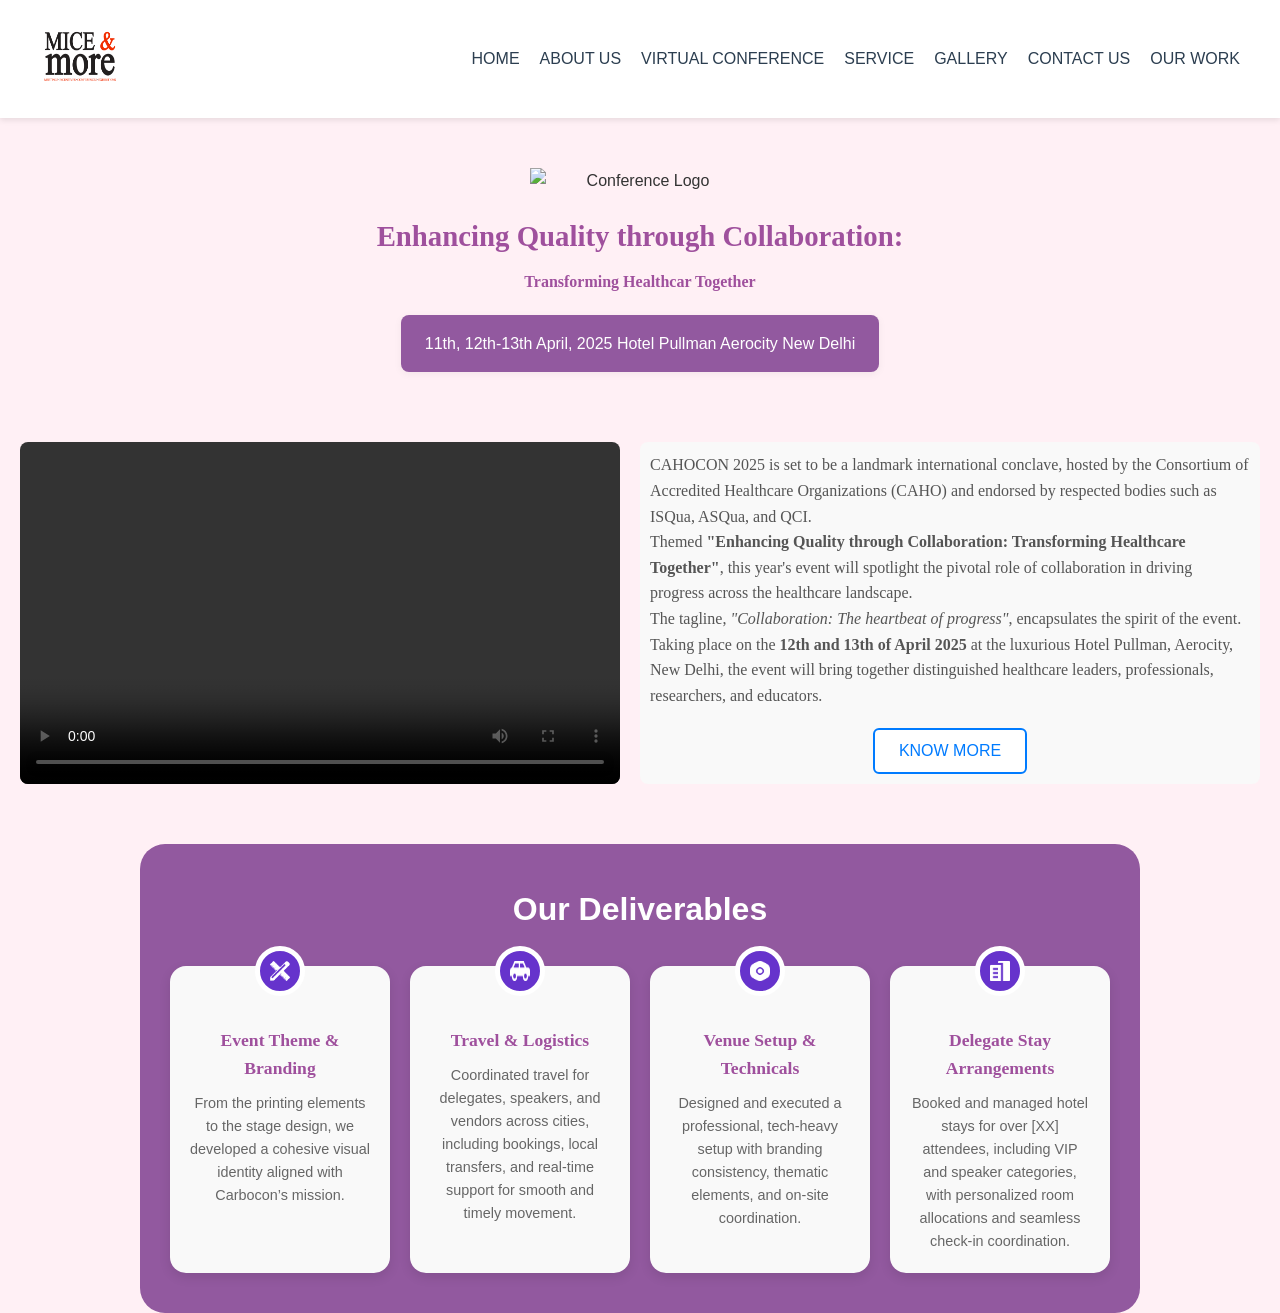
==== CAHOCON.html @ 2d3abd4c "changes add" ====
<!DOCTYPE html>
<html lang="en">
<head>
  <meta charset="UTF-8" />
  <meta name="viewport" content="width=device-width, initial-scale=1.0"/>
  <title>Conference Info</title>

  <style>
    :root {
      --primary-color: #2c3e50;
      --accent-color: #3498db;
      --bg-light: #f4f6f8;
      --text-dark: #333;
    }

    * {
      margin: 0;
      padding: 0;
      box-sizing: border-box;
    }

    body, html {
      height: 100%;
      font-family: 'Segoe UI', Tahoma, Geneva, Verdana, sans-serif;
      background-color:  #fff0f5;
      color: var(--text-dark);
      line-height: 1.6;
    }

    /* Header */
    .site-header {
      background: #fff;
      box-shadow: 0 2px 6px rgba(0,0,0,0.1);
      position: sticky;
      top: 0;
      z-index: 100;
      padding: 15px 30px;
    }

    .header-inner {
      display: flex;
      align-items: center;
      justify-content: space-between;
      flex-wrap: wrap;
      max-width: 1200px;
      margin: 0 auto;
    }

    .logo img {
      width: 80px;
      height: 80px;
    }

    .nav-list {
      list-style: none;
      display: flex;
      gap: 20px;
    }

    .nav-list li a {
      text-decoration: none;
      color: var(--primary-color);
      font-weight: 500;
      transition: color 0.3s ease;
    }

    .nav-list li a:hover {
      color: var(--accent-color);
    }

    /* Main Container */
    .container {
      display: flex;
      flex-direction: column;
      align-items: center;
      text-align: center;
      padding: 50px 20px 30px;
      max-width: 1000px;
      margin: 0 auto;
    }

    .container img {
      width: 220px;
      height: auto;
      margin-bottom: 20px;
      transition: transform 0.3s ease;
    }

    .container img:hover {
      transform: scale(1.05);
    }

    h3 {
      font-family: 'Involve';
      font-size: 1.8rem;
      color: #9F509D;
      margin-bottom: 10px;
    }

    h4{
      font-family: 'Involve';
      color: #9F509D;
    }

    p {
      font-size: 1rem;
      color: #555;
    }

   .video-container {
    display: flex;
    flex-wrap: wrap;
    gap: 20px;
    align-items: stretch;
    padding: 20px;
  }

  .video-wrapper, .video-text {
    flex: 1;
    min-width: 300px;
  }

  .video-wrapper video {
    width: 100%;
    height: 100%;
    object-fit: cover;
    border-radius: 8px;
  }

  .video-text {
    font-family: Inter ;
    display: flex;
    flex-direction: column;
    justify-content: space-between;
    padding: 10px;
    background-color: #f9f9f9;
    border-radius: 8px;
  }

  .button-container {
    display: flex;
    justify-content: center;
    margin-top: 20px;
  }

  .responsive-button {
    padding: 12px 24px;
    font-size: 16px;
    color: #007BFF;
    background-color: white;
    border: 2px solid #007BFF;
    border-radius: 6px;
    cursor: pointer;
    transition: background-color 0.3s ease, color 0.3s ease;
  }

  .responsive-button:hover {
    background-color: #007BFF;
    color: white;
  }

  @media (max-width: 768px) {
    .video-container {
      flex-direction: column;
    }

    .button-container {
      justify-content: center;
    }

    .responsive-button {
      width: 100%;
      max-width: 300px;
    }
  }
  .para {
    background-color: #92599F; /* Lightest pink */
    padding: 16px 24px;
    border-radius: 8px;
    font-size: 16px;
    color: #ffffff;
    max-width: 700px;
    margin: 20px auto;
    text-align: center;
    box-shadow: 0 2px 8px rgba(0, 0, 0, 0.05);
    font-weight: 500;
  }
   .deliverables-section {
      background: #92599F;
      padding: 40px 20px;
      border-radius: 25px;
      color: white;
      max-width: 1000px;
      margin: 40px auto;
    }

    .deliverables-section h2 {
      text-align: center;
      font-size: 2em;
      margin-bottom: 30px;
    }

    .deliverables-container {
      display: flex;
      flex-wrap: wrap;
      justify-content: center;
      gap: 20px;
    }

    .card {
      background-color: #f9f9f9;
      color: #333;
      border-radius: 16px;
      width: 220px;
      padding: 20px;
      text-align: center;
      box-shadow: 0 4px 12px rgba(0, 0, 0, 0.1);
      position: relative;
    }

    .icon-circle {
      width: 50px;
      height: 50px;
      background-color: #6633cc;
      color: white;
      border-radius: 50%;
      display: flex;
      align-items: center;
      justify-content: center;
      font-size: 20px;
      margin: -40px auto 10px auto;
      border: 5px solid white;
      
      top: -25px;
      left: 0;
      right: 0;
    }

    .card h3 {
      font-size: 1.1rem;
      margin-top: 30px;
      margin-bottom: 10px;
    }

    .card p {
      font-size: 0.9rem;
      color: #666;
    }

    @media (max-width: 768px) {
      .card {
        width: 100%;
        max-width: 300px;
      }
    }



  </style>
</head>

<body>

  <!-- Header -->
  <header class="site-header">
    <div class="header-inner">
      <div class="logo">
        <img src="./image/logo.png" alt="Logo">
      </div>
      <nav>
        <ul class="nav-list">
          <li><a href="index.html">HOME</a></li>
          <li><a href="#about">ABOUT US</a></li>
          <li><a href="#virtual">VIRTUAL CONFERENCE</a></li>
          <li><a href="#service">SERVICE</a></li>
          <li><a href="#gallery">GALLERY</a></li>
          <li><a href="#contact">CONTACT US</a></li>
          <li><a href="logo.html">OUR WORK</a></li>
        </ul>
      </nav>
    </div>
  </header>

  <!-- Content -->
  <div class="container">
    <img src="./image/CAHOCONBlack1.PNG" alt="Conference Logo">
    <h3>Enhancing Quality through Collaboration:
</h3><h4> Transforming Healthcar Together</h4>
    <p class="para">11th, 12th-13th April, 2025 Hotel Pullman Aerocity New Delhi</p>
  </div>

  <!-- Video -->
 <!-- Video & Description Section -->
<div class="video-container">
  <div class="video-wrapper">
    <video controls>
      <source src="./video/video.mp4" type="video/mp4">
      Your browser does not support the video tag.
    </video>
  </div>

  <!-- Text Content -->
  <div class="video-text">
    
    <p>
      CAHOCON 2025 is set to be a landmark international conclave, hosted by the Consortium of Accredited Healthcare Organizations (CAHO) and endorsed by respected bodies such as ISQua, ASQua, and QCI.
    </p>
    <p>
      Themed <strong>"Enhancing Quality through Collaboration: Transforming Healthcare Together"</strong>, this year's event will spotlight the pivotal role of collaboration in driving progress across the healthcare landscape.
    </p>
    <p>
      The tagline, <em>"Collaboration: The heartbeat of progress"</em>, encapsulates the spirit of the event.
    </p>
    <p>
      Taking place on the <strong>12th and 13th of April 2025</strong> at the luxurious Hotel Pullman, Aerocity, New Delhi, the event will bring together distinguished healthcare leaders, professionals, researchers, and educators.
    </p>
    
    <div class="button-container">
      <button class="responsive-button" onclick="window.location.href='https://www.cahocon.com/register'">KNOW MORE</button>
    </div>
  </div>
</div>
 <section class="deliverables-section">
    <h2>Our Deliverables</h2>
    <div class="deliverables-container">
      <div class="card">
        <div class="icon-circle"><img src="./image/Vector.png" width="20px" height="20px"></div>
        <h3>Event Theme & Branding</h3>
        <p>From the printing elements to the stage design, we developed a cohesive visual identity aligned with Carbocon’s mission.</p>
      </div>
      <div class="card">
        <div class="icon-circle">
          <img src="./image/Vector1.png" width="20px" height="20px">
          
        </div>

        <h3>Travel & Logistics</h3>
        <p>Coordinated travel for delegates, speakers, and vendors across cities, including bookings, local transfers, and real-time support for smooth and timely movement.</p>
      </div>
      <div class="card">
        <div class="icon-circle">
          <img src="./image/Vector2.png" width="20px" height="20px">
        </div>
        <h3>Venue Setup & Technicals</h3>
        <p>Designed and executed a professional, tech-heavy setup with branding consistency, thematic elements, and on-site coordination.</p>
      </div>
      <div class="card">
        <div class="icon-circle">
          <img src="./image/Vector3.png" width="20px" height="20px">
        </div>
        <h3>Delegate Stay Arrangements</h3>
        <p>Booked and managed hotel stays for over [XX] attendees, including VIP and speaker categories, with personalized room allocations and seamless check-in coordination.</p>
      </div>
    </div>
  </section>




</body>
</html>
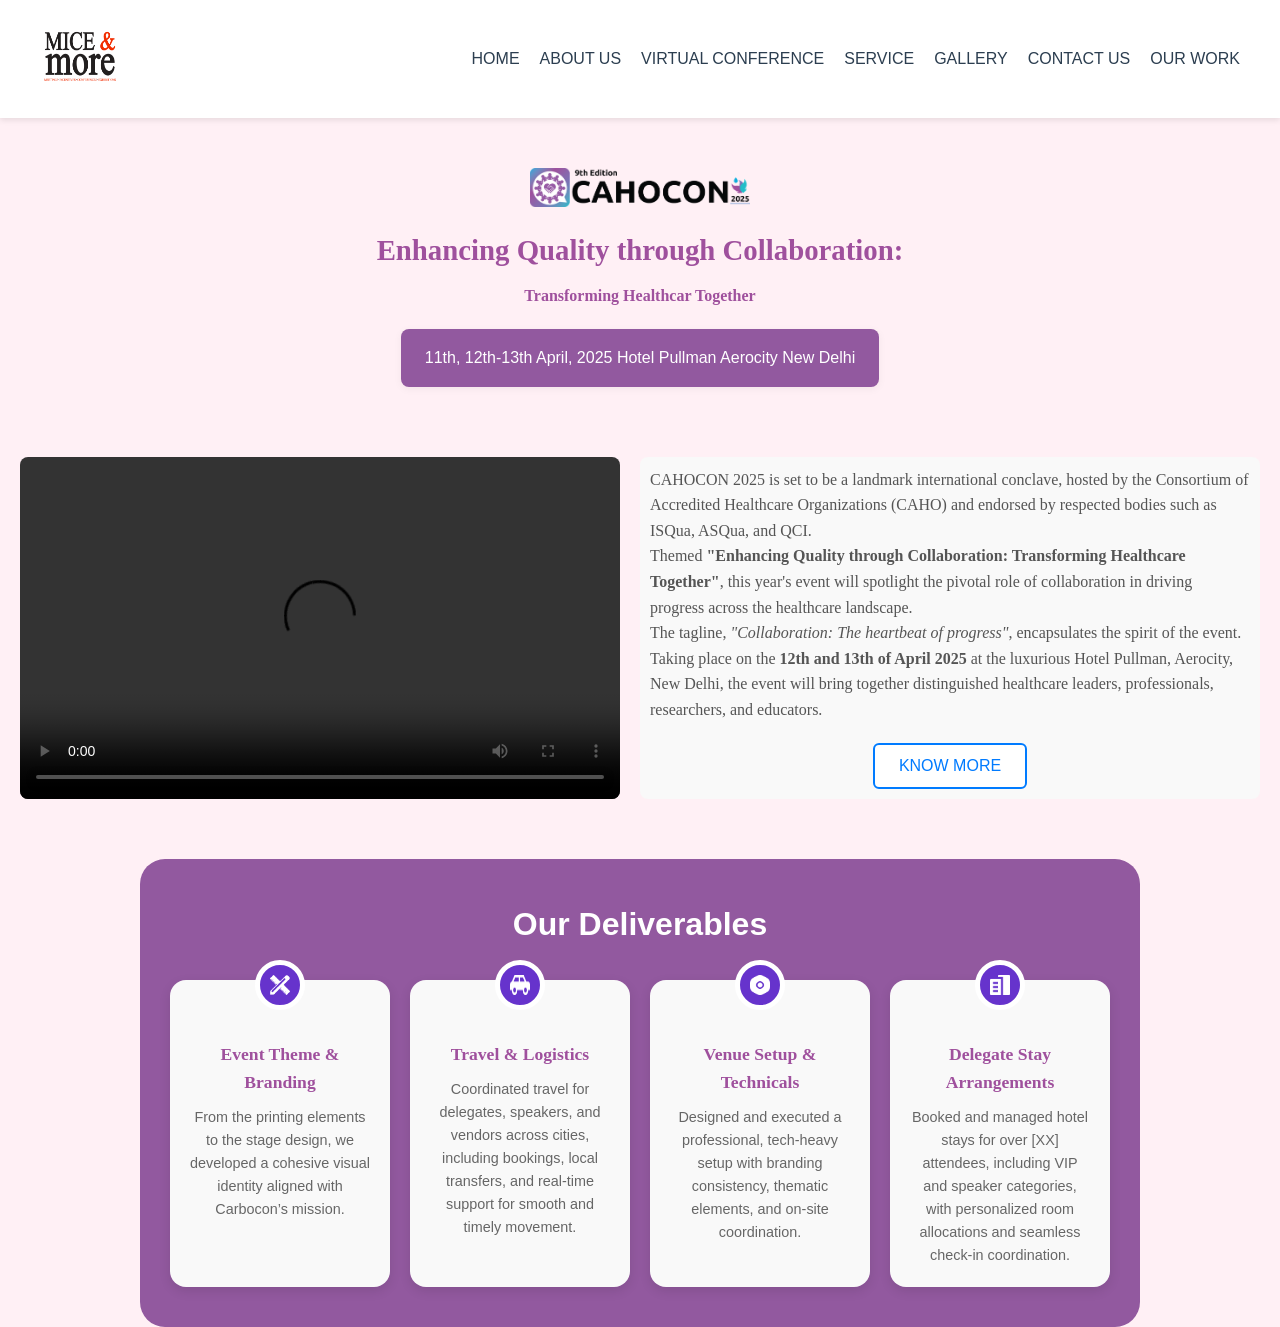
==== commit e54db276: "first commit" ====
--- a/CAHOCON.html
+++ b/CAHOCON.html
@@ -283,7 +283,7 @@
 
   <!-- Content -->
   <div class="container">
-    <img src="./image/CAHOCONBlack1.PNG" alt="Conference Logo">
+    <img src="./image/CAHOCONBlack1.png" alt="Conference Logo">
     <h3>Enhancing Quality through Collaboration:
 </h3><h4> Transforming Healthcar Together</h4>
     <p class="para">11th, 12th-13th April, 2025 Hotel Pullman Aerocity New Delhi</p>
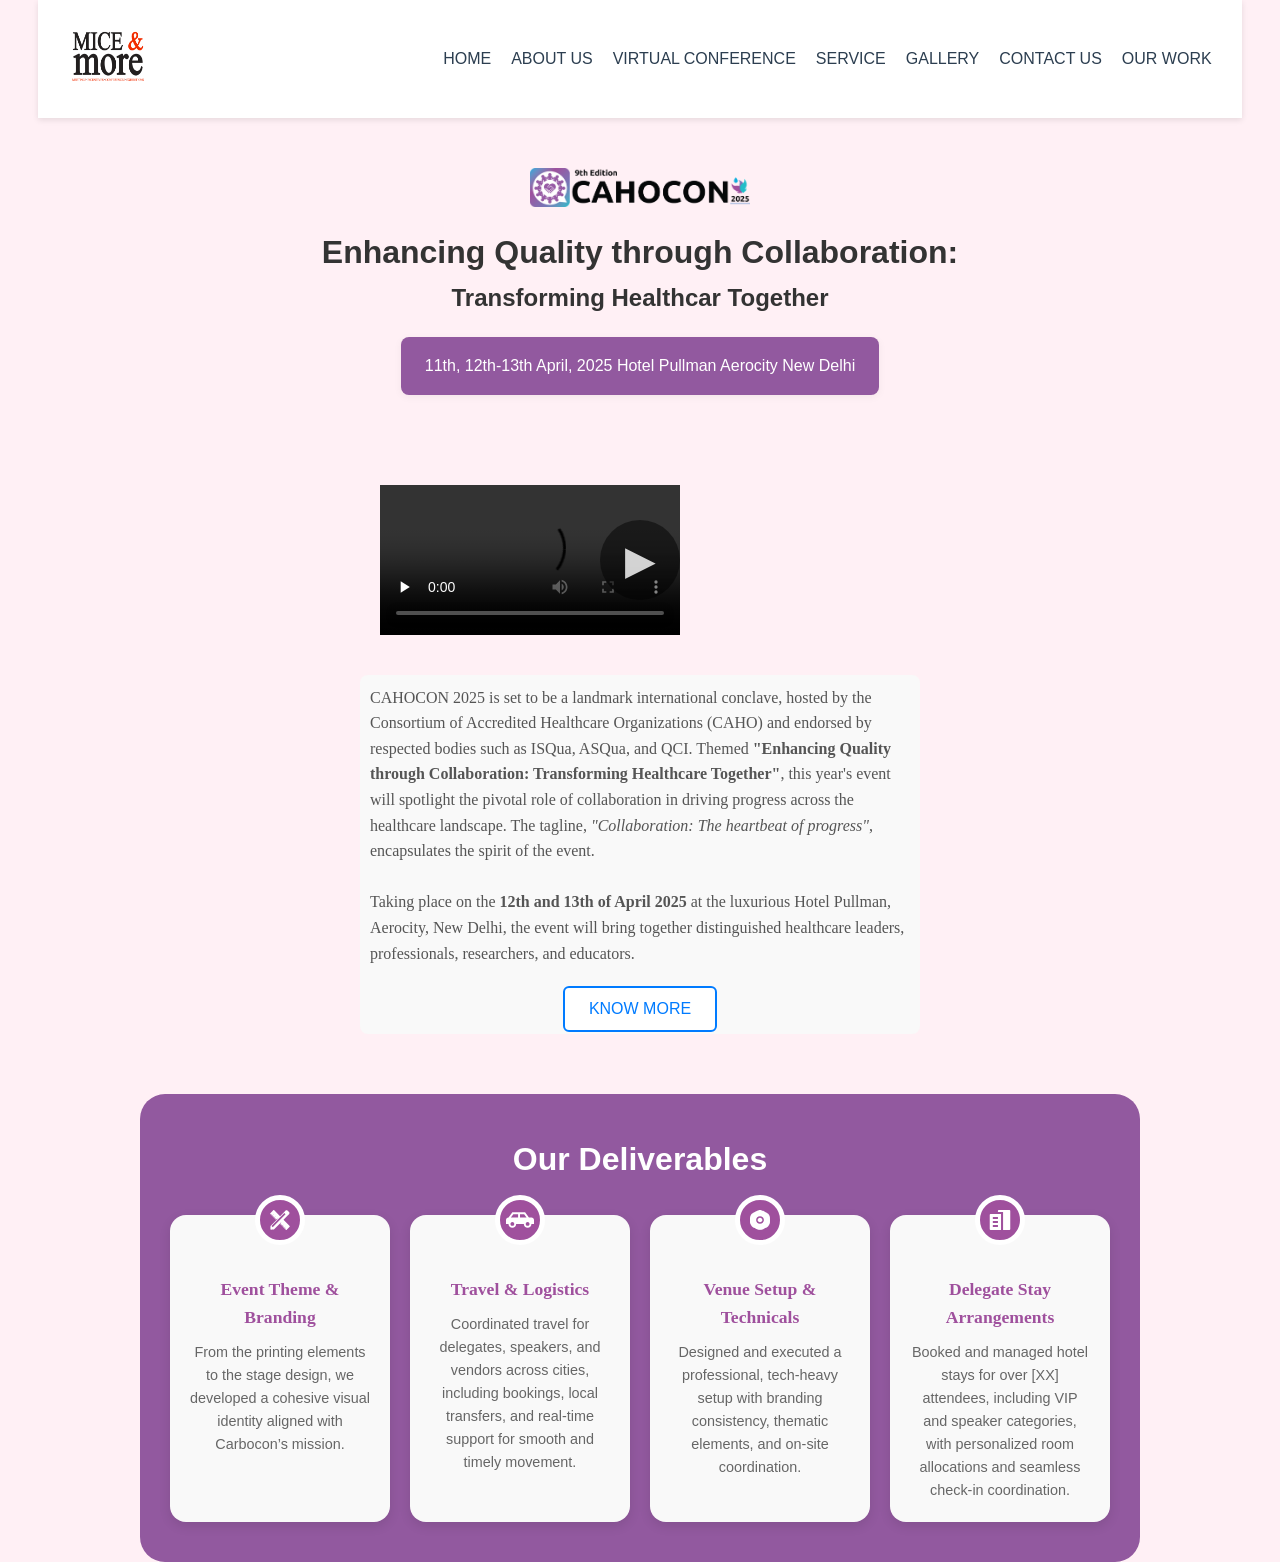
==== commit 264eea69: "changes" ====
--- a/CAHOCON.html
+++ b/CAHOCON.html
@@ -113,19 +113,30 @@
     gap: 20px;
     align-items: stretch;
     padding: 20px;
+
   }
 
   .video-wrapper, .video-text {
     flex: 1;
-    min-width: 300px;
-  }
-
-  .video-wrapper video {
+    min-width: 250px;
+    max-height: 350px;
+  }
+
+  /*.video-wrapper video {
     width: 100%;
     height: 100%;
     object-fit: cover;
     border-radius: 8px;
-  }
+  }*/
+
+  .video-container {
+            position: relative;
+            width: 100%;
+            object-fit: cover;
+            max-width: 600px;  /* Adjust the max width of video */
+            margin: auto;      /* Center the container */
+        }
+
 
   .video-text {
     font-family: Inter ;
@@ -135,6 +146,7 @@
     padding: 10px;
     background-color: #f9f9f9;
     border-radius: 8px;
+    max-height: 359px;
   }
 
   .button-container {
@@ -221,7 +233,7 @@
     .icon-circle {
       width: 50px;
       height: 50px;
-      background-color: #6633cc;
+      background-color: #9F509D;
       color: white;
       border-radius: 50%;
       display: flex;
@@ -253,13 +265,35 @@
         max-width: 300px;
       }
     }
-
-
-
+       .play-button {
+            position: absolute;
+            top: 50%;
+            left: 50%;
+            transform: translate(-50%, -50%); /* Center the button */
+            width: 80px; /* Button size */
+            height: 80px; /* Button size */
+            background-color: rgba(0, 0, 0, 0.6); /* Semi-transparent background */
+            border-radius: 50%; /* Circular button */
+            color: white;
+            font-size: 40px; /* Play icon size */
+            display: flex;
+            justify-content: center;
+            align-items: center;
+            cursor: pointer;
+            border: none;
+            z-index: 10; /* Ensure button is on top */
+            opacity: 0.8; /* Slight transparency */
+            transition: opacity 0.3s ease;
+        }
+
+        /* Hover effect for play button (optional) */
+        .play-button:hover {
+            opacity: 1; /* Fully visible when hovering */
+        }
   </style>
 </head>
 
-<body>
+<body style="margin: 0 3% 0 3%">
 
   <!-- Header -->
   <header class="site-header">
@@ -284,33 +318,44 @@
   <!-- Content -->
   <div class="container">
     <img src="./image/CAHOCONBlack1.png" alt="Conference Logo">
-    <h3>Enhancing Quality through Collaboration:
-</h3><h4> Transforming Healthcar Together</h4>
+    <h1>Enhancing Quality through Collaboration:
+</h1><h2> Transforming Healthcar Together</h2>
     <p class="para">11th, 12th-13th April, 2025 Hotel Pullman Aerocity New Delhi</p>
   </div>
 
   <!-- Video -->
  <!-- Video & Description Section -->
 <div class="video-container">
-  <div class="video-wrapper">
-    <video controls>
-      <source src="./video/video.mp4" type="video/mp4">
-      Your browser does not support the video tag.
-    </video>
-  </div>
+
+  <div class="video-container">
+    <video id="video" controls preload="none" src="./video/video.mp4" type="video/mp4"></video>
+    <button class="play-button" id="playButton" onclick="playVideo()">&#9654;</button> <!-- Play icon using Unicode character -->
+</div>
+
+ <!--  <div class="video-wrapper"> -->
+<!--     <video controls preload="none"
+  poster="[data-uri]"
+  width="640" height="360">
+  <source src="./video/video.mp4" type="video/mp4">
+    <div class="play-button"></div> -->
+
+      <!-- <video id="myVideo" controls preload="none" >
+        <source src="./video/video.mp4" type="video/mp4">
+      <button class="play-button" id="playButton" onclick="playVideo()">&#9654;</button> 
+    Your browser does not support the video tag.
+  </video>
+  <div class="play-overlay"></div>
+  </div> -->
 
   <!-- Text Content -->
   <div class="video-text">
-    
+
     <p>
       CAHOCON 2025 is set to be a landmark international conclave, hosted by the Consortium of Accredited Healthcare Organizations (CAHO) and endorsed by respected bodies such as ISQua, ASQua, and QCI.
-    </p>
-    <p>
       Themed <strong>"Enhancing Quality through Collaboration: Transforming Healthcare Together"</strong>, this year's event will spotlight the pivotal role of collaboration in driving progress across the healthcare landscape.
-    </p>
-    <p>
       The tagline, <em>"Collaboration: The heartbeat of progress"</em>, encapsulates the spirit of the event.
     </p>
+   <br>
     <p>
       Taking place on the <strong>12th and 13th of April 2025</strong> at the luxurious Hotel Pullman, Aerocity, New Delhi, the event will bring together distinguished healthcare leaders, professionals, researchers, and educators.
     </p>
@@ -324,13 +369,13 @@
     <h2>Our Deliverables</h2>
     <div class="deliverables-container">
       <div class="card">
-        <div class="icon-circle"><img src="./image/Vector.png" width="20px" height="20px"></div>
+        <div class="icon-circle"><img src="./image/Vector1.svg" width="70%" height="50%"></div>
         <h3>Event Theme & Branding</h3>
         <p>From the printing elements to the stage design, we developed a cohesive visual identity aligned with Carbocon’s mission.</p>
       </div>
       <div class="card">
         <div class="icon-circle">
-          <img src="./image/Vector1.png" width="20px" height="20px">
+          <img src="./image/Vector2.svg" width="70%" height="50%">
           
         </div>
 
@@ -339,14 +384,14 @@
       </div>
       <div class="card">
         <div class="icon-circle">
-          <img src="./image/Vector2.png" width="20px" height="20px">
+          <img src="./image/Vector3.svg" width="70%" height="50%">
         </div>
         <h3>Venue Setup & Technicals</h3>
         <p>Designed and executed a professional, tech-heavy setup with branding consistency, thematic elements, and on-site coordination.</p>
       </div>
       <div class="card">
         <div class="icon-circle">
-          <img src="./image/Vector3.png" width="20px" height="20px">
+          <img src="./image/Vector.svg" width="70%" height="50%">
         </div>
         <h3>Delegate Stay Arrangements</h3>
         <p>Booked and managed hotel stays for over [XX] attendees, including VIP and speaker categories, with personalized room allocations and seamless check-in coordination.</p>
@@ -354,8 +399,20 @@
     </div>
   </section>
 
-
-
-
 </body>
+<script>
+    // Play video on button click
+    function playVideo() {
+        var video = document.getElementById('video');
+        var playButton = document.getElementById('playButton');
+        video.play();
+        playButton.style.display = 'none';  // Hide play button after video starts
+    }
+
+    // Display the play button by default
+    window.onload = function() {
+        var playButton = document.getElementById('playButton');
+        playButton.style.display = 'flex';
+    };
+</script>
 </html>
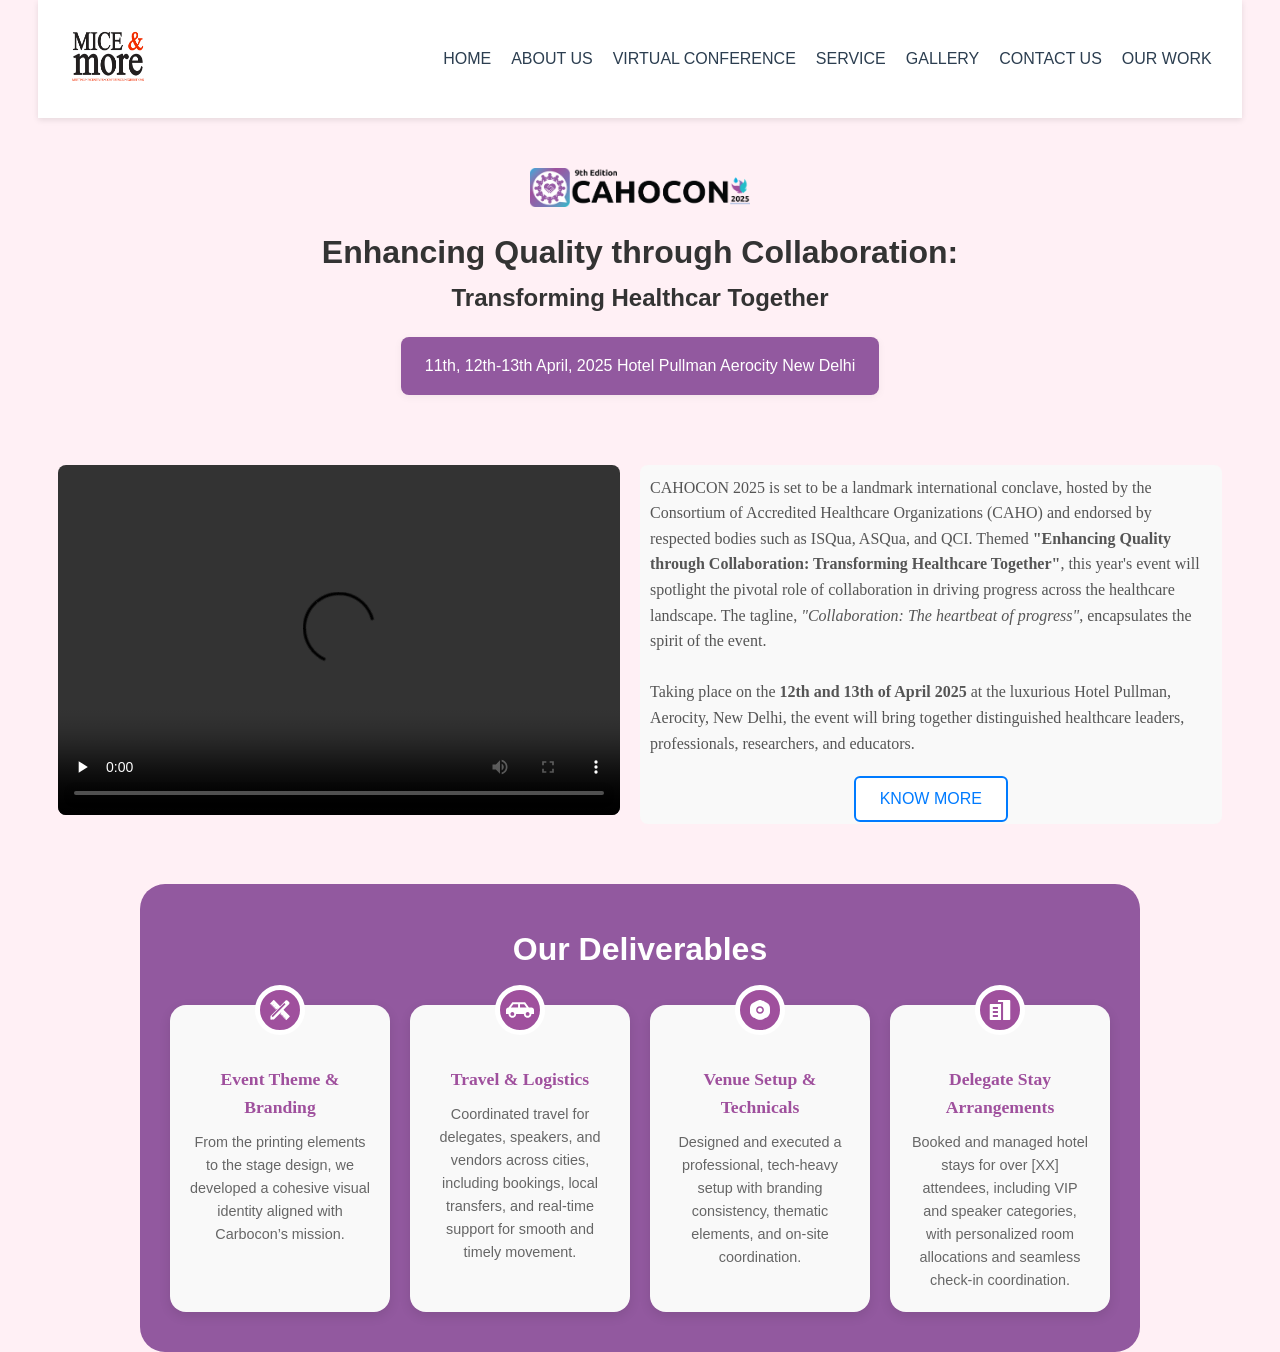
==== commit 5187d44f: "first commit" ====
--- a/CAHOCON.html
+++ b/CAHOCON.html
@@ -122,21 +122,12 @@
     max-height: 350px;
   }
 
-  /*.video-wrapper video {
+  .video-wrapper video {
     width: 100%;
     height: 100%;
     object-fit: cover;
     border-radius: 8px;
-  }*/
-
-  .video-container {
-            position: relative;
-            width: 100%;
-            object-fit: cover;
-            max-width: 600px;  /* Adjust the max width of video */
-            margin: auto;      /* Center the container */
-        }
-
+  }
 
   .video-text {
     font-family: Inter ;
@@ -265,31 +256,7 @@
         max-width: 300px;
       }
     }
-       .play-button {
-            position: absolute;
-            top: 50%;
-            left: 50%;
-            transform: translate(-50%, -50%); /* Center the button */
-            width: 80px; /* Button size */
-            height: 80px; /* Button size */
-            background-color: rgba(0, 0, 0, 0.6); /* Semi-transparent background */
-            border-radius: 50%; /* Circular button */
-            color: white;
-            font-size: 40px; /* Play icon size */
-            display: flex;
-            justify-content: center;
-            align-items: center;
-            cursor: pointer;
-            border: none;
-            z-index: 10; /* Ensure button is on top */
-            opacity: 0.8; /* Slight transparency */
-            transition: opacity 0.3s ease;
-        }
-
-        /* Hover effect for play button (optional) */
-        .play-button:hover {
-            opacity: 1; /* Fully visible when hovering */
-        }
+
   </style>
 </head>
 
@@ -326,26 +293,12 @@
   <!-- Video -->
  <!-- Video & Description Section -->
 <div class="video-container">
-
-  <div class="video-container">
-    <video id="video" controls preload="none" src="./video/video.mp4" type="video/mp4"></video>
-    <button class="play-button" id="playButton" onclick="playVideo()">&#9654;</button> <!-- Play icon using Unicode character -->
-</div>
-
- <!--  <div class="video-wrapper"> -->
-<!--     <video controls preload="none"
-  poster="[data-uri]"
-  width="640" height="360">
-  <source src="./video/video.mp4" type="video/mp4">
-    <div class="play-button"></div> -->
-
-      <!-- <video id="myVideo" controls preload="none" >
-        <source src="./video/video.mp4" type="video/mp4">
-      <button class="play-button" id="playButton" onclick="playVideo()">&#9654;</button> 
-    Your browser does not support the video tag.
-  </video>
-  <div class="play-overlay"></div>
-  </div> -->
+  <div class="video-wrapper">
+    <video controls preload="none">
+      <source src="./video/video.mp4" type="video/mp4">
+      Your browser does not support the video tag.
+    </video>
+  </div>
 
   <!-- Text Content -->
   <div class="video-text">
@@ -400,19 +353,4 @@
   </section>
 
 </body>
-<script>
-    // Play video on button click
-    function playVideo() {
-        var video = document.getElementById('video');
-        var playButton = document.getElementById('playButton');
-        video.play();
-        playButton.style.display = 'none';  // Hide play button after video starts
-    }
-
-    // Display the play button by default
-    window.onload = function() {
-        var playButton = document.getElementById('playButton');
-        playButton.style.display = 'flex';
-    };
-</script>
 </html>
